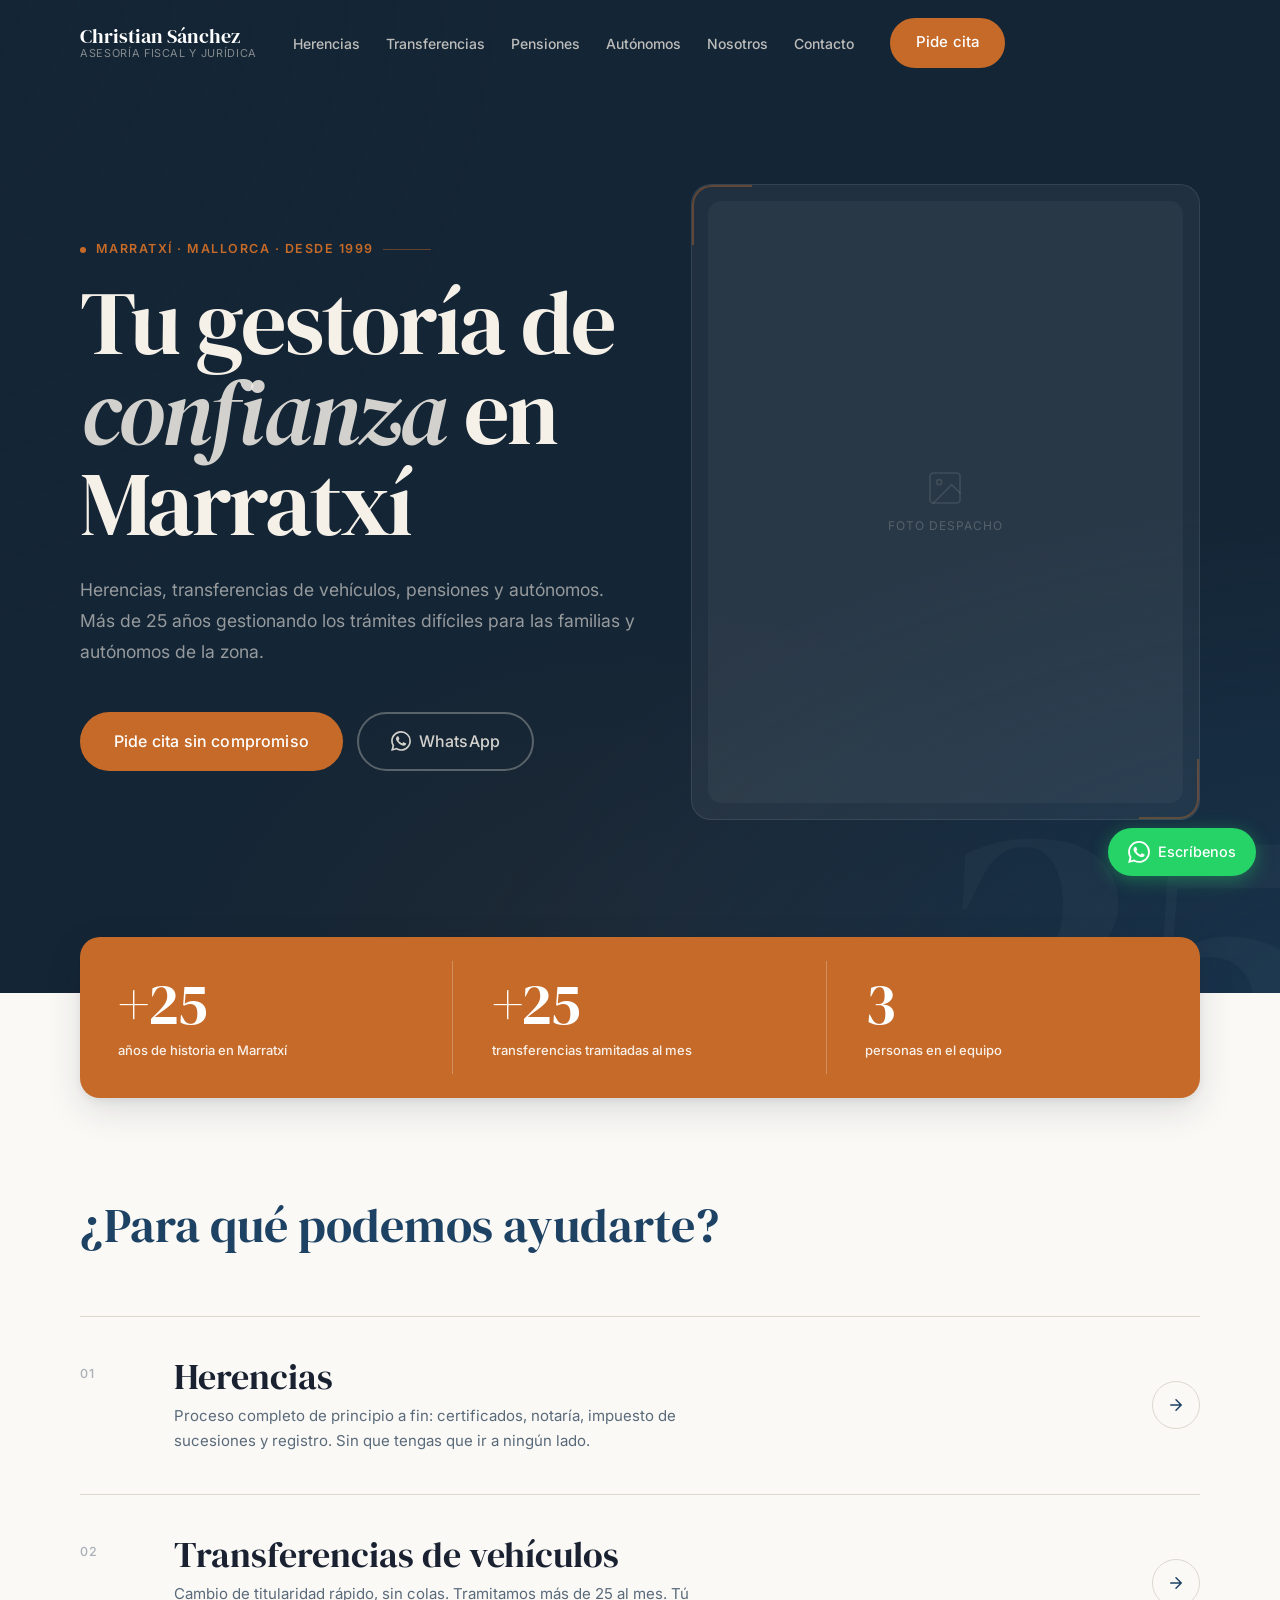
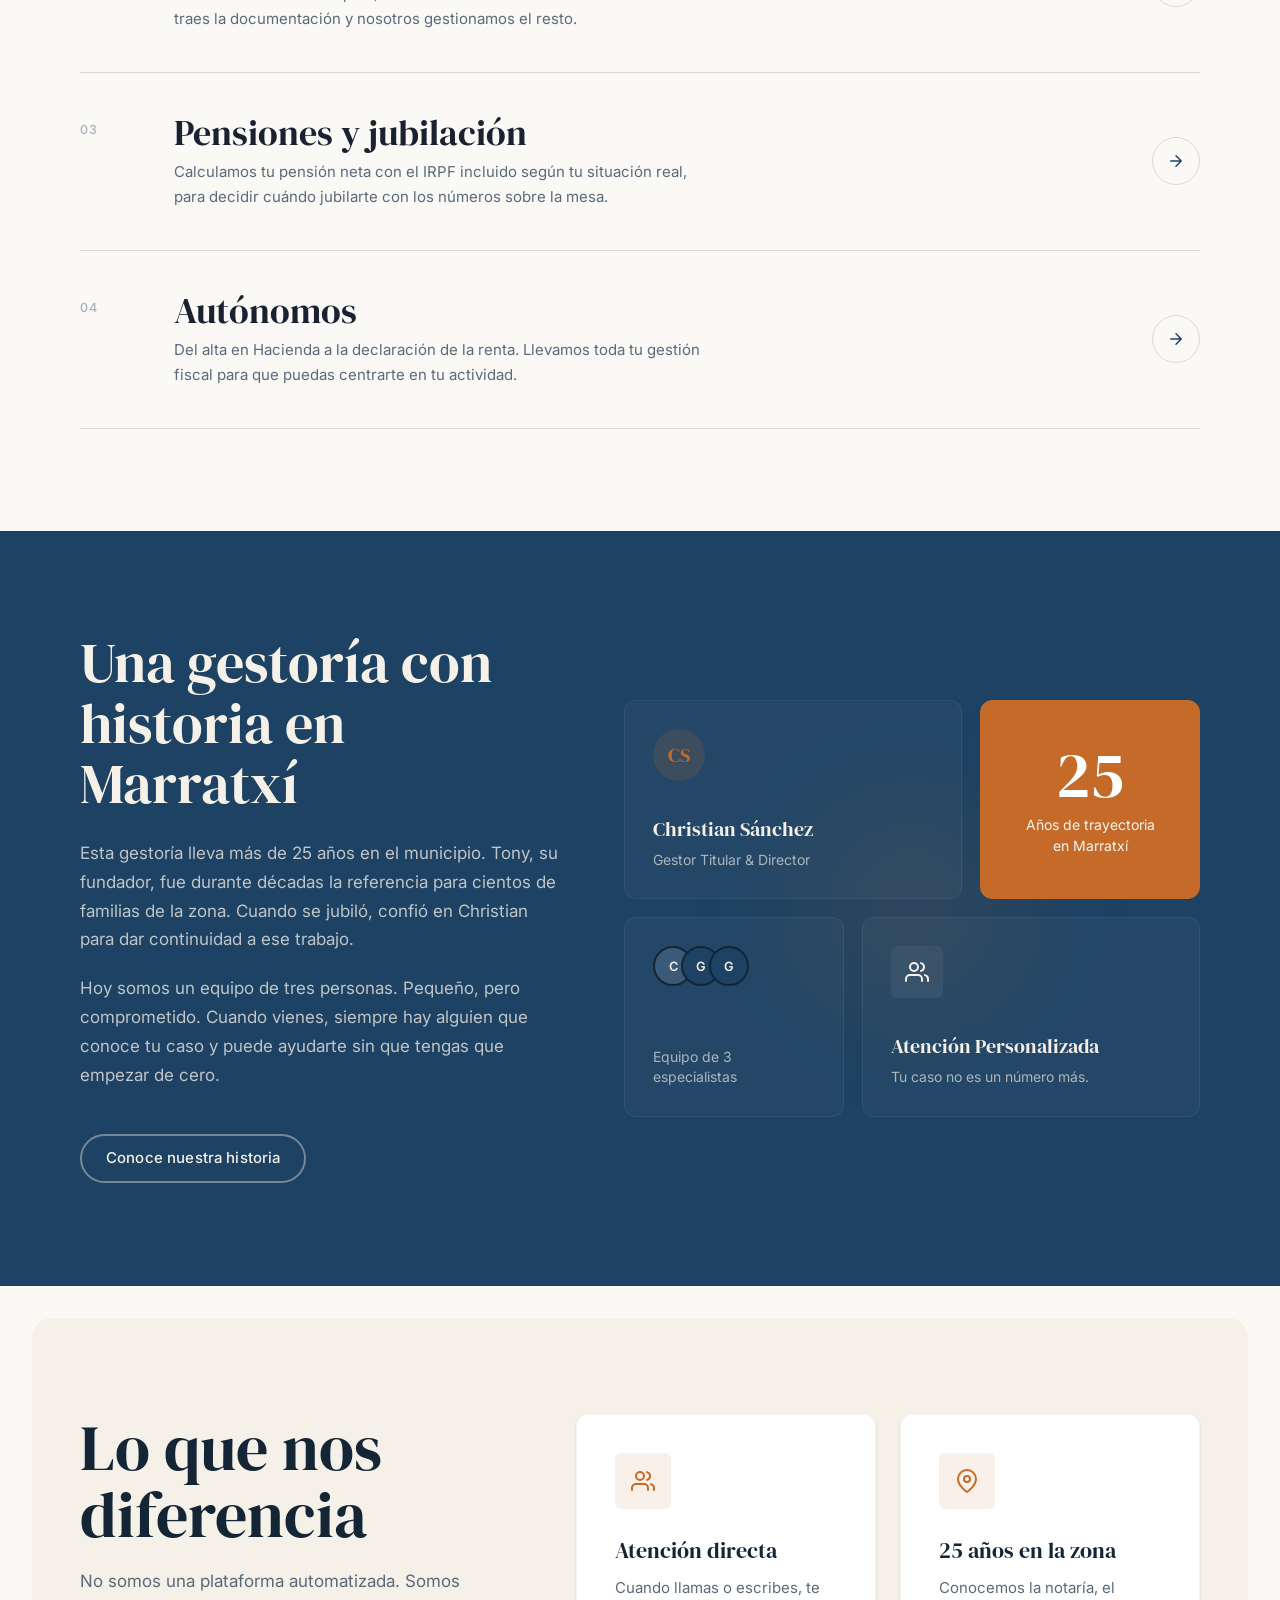
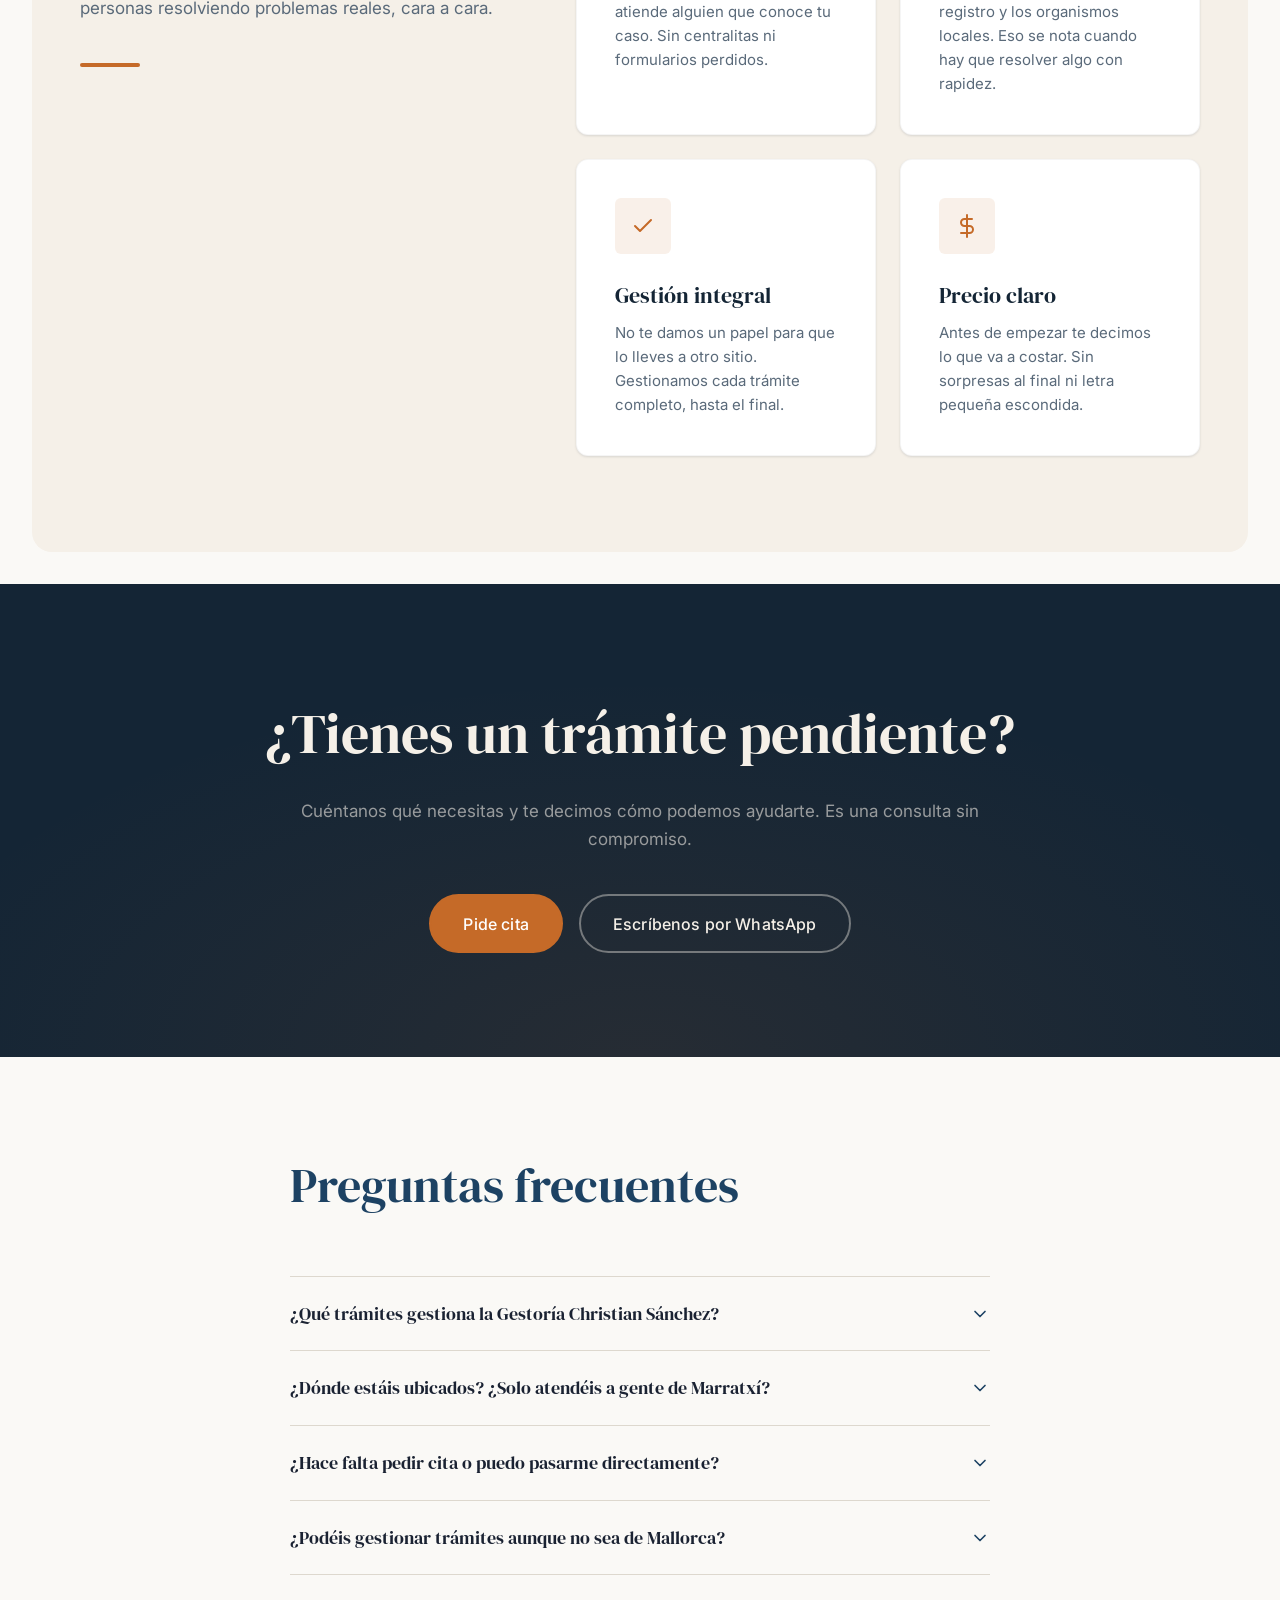
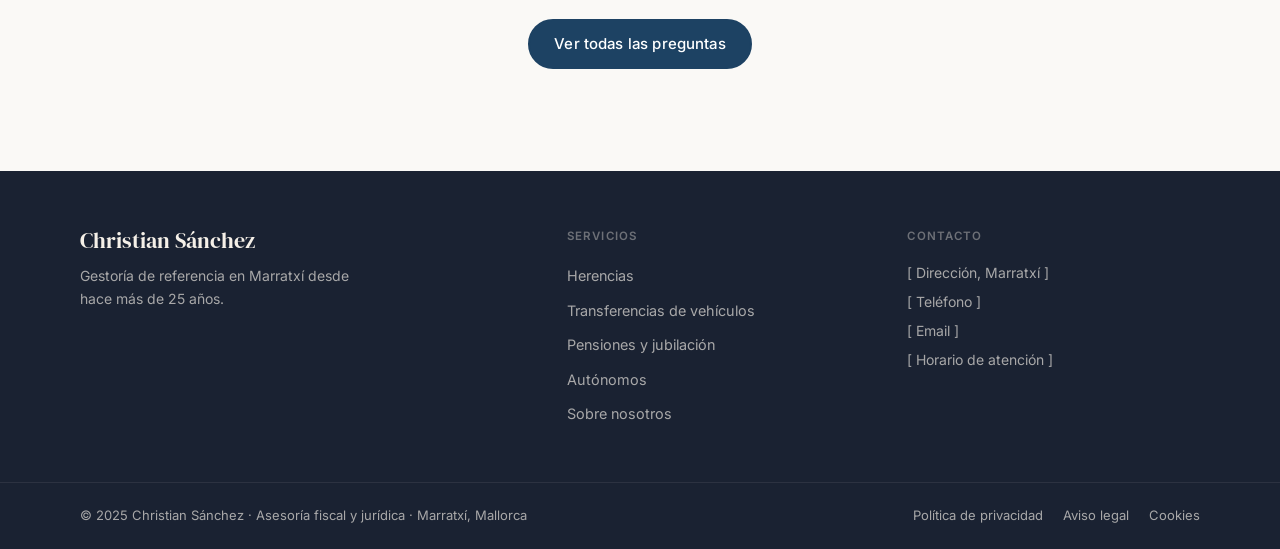
==== index.html @ 0a66e7a9 "feat: HOME completa — Gestoría Christian Sánchez HTML semántico + CSS puro. Secciones: nav, hero, bl" ====
<!DOCTYPE html>
<html lang="es">
<head>
    <meta charset="UTF-8">
    <meta http-equiv="refresh" content="0; url=screens/home/index.html">
    <script type="text/javascript">
        window.location.href = "screens/home/index.html";
    </script>
    <title>Redireccionando...</title>
</head>
<body>
    <p>Si no eres redirigido automáticamente, <a href="screens/home/index.html">haz clic aquí</a>.</p>
</body>
</html>
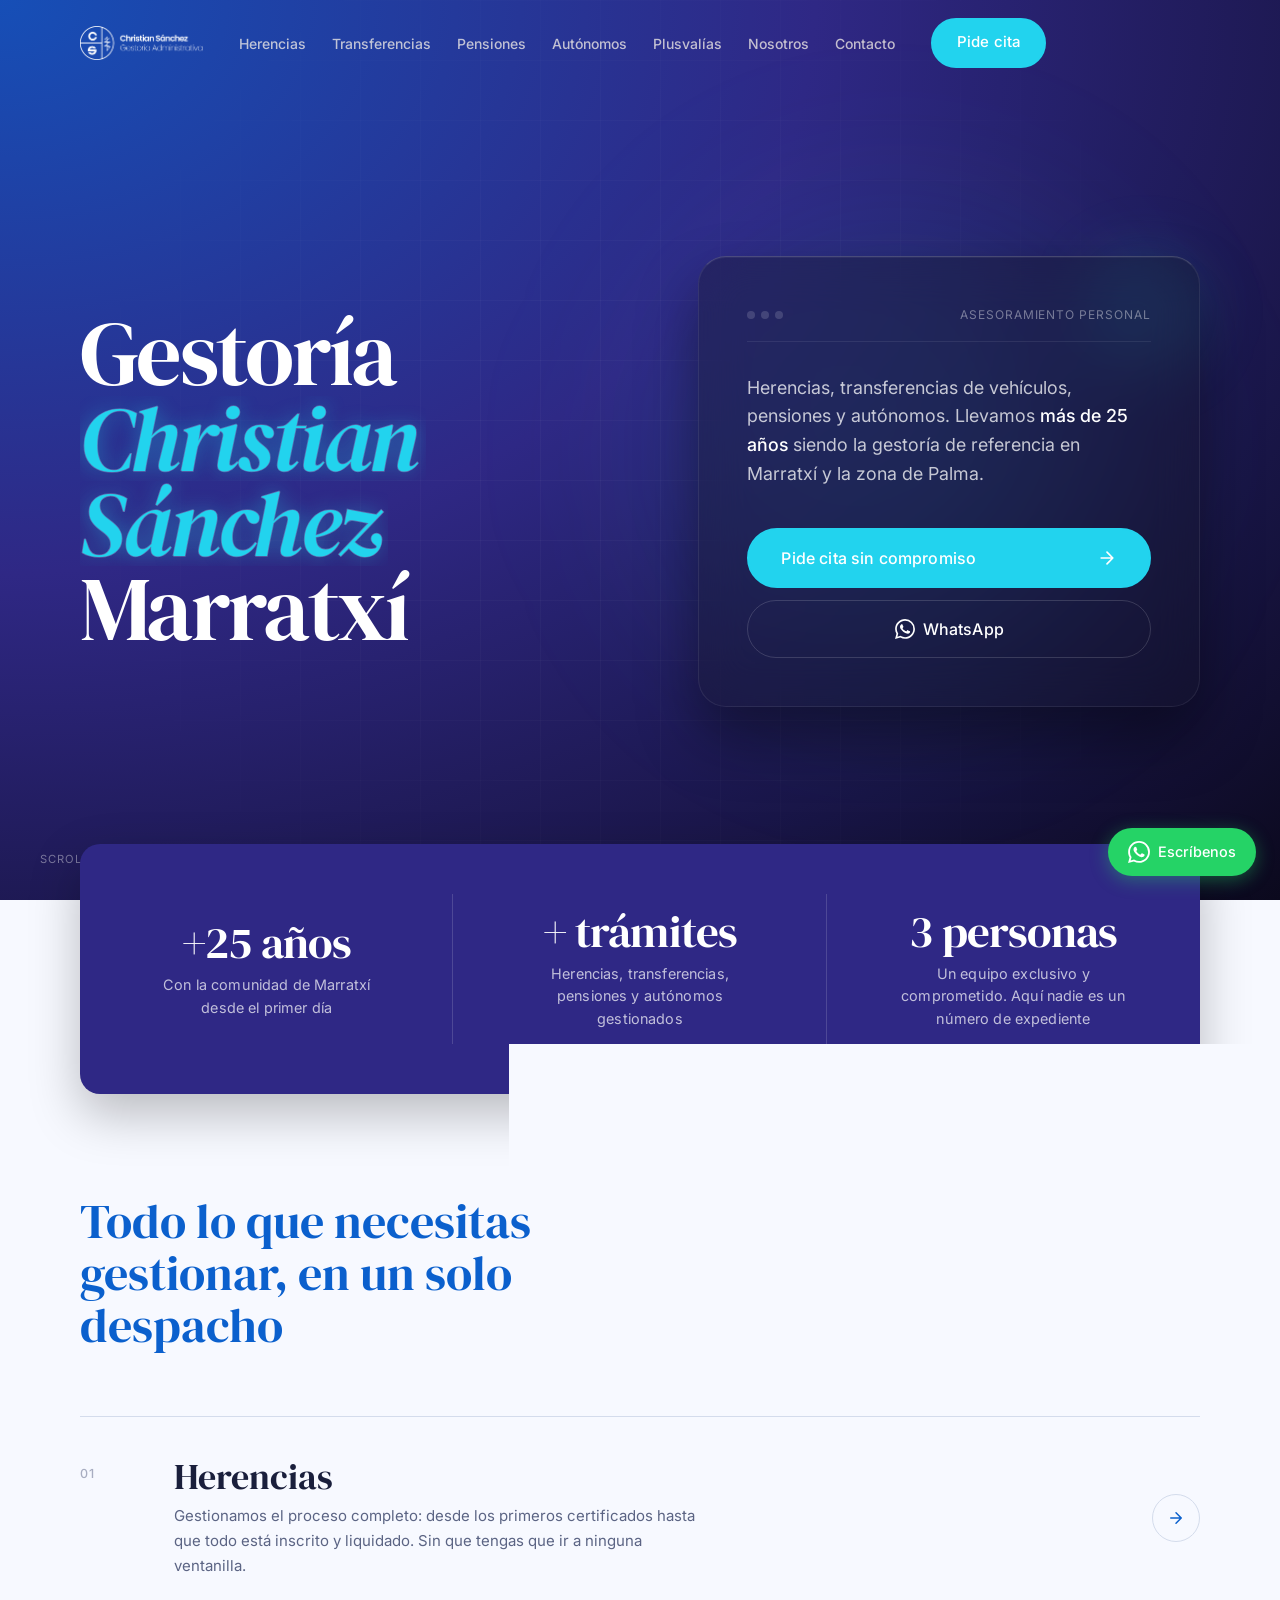
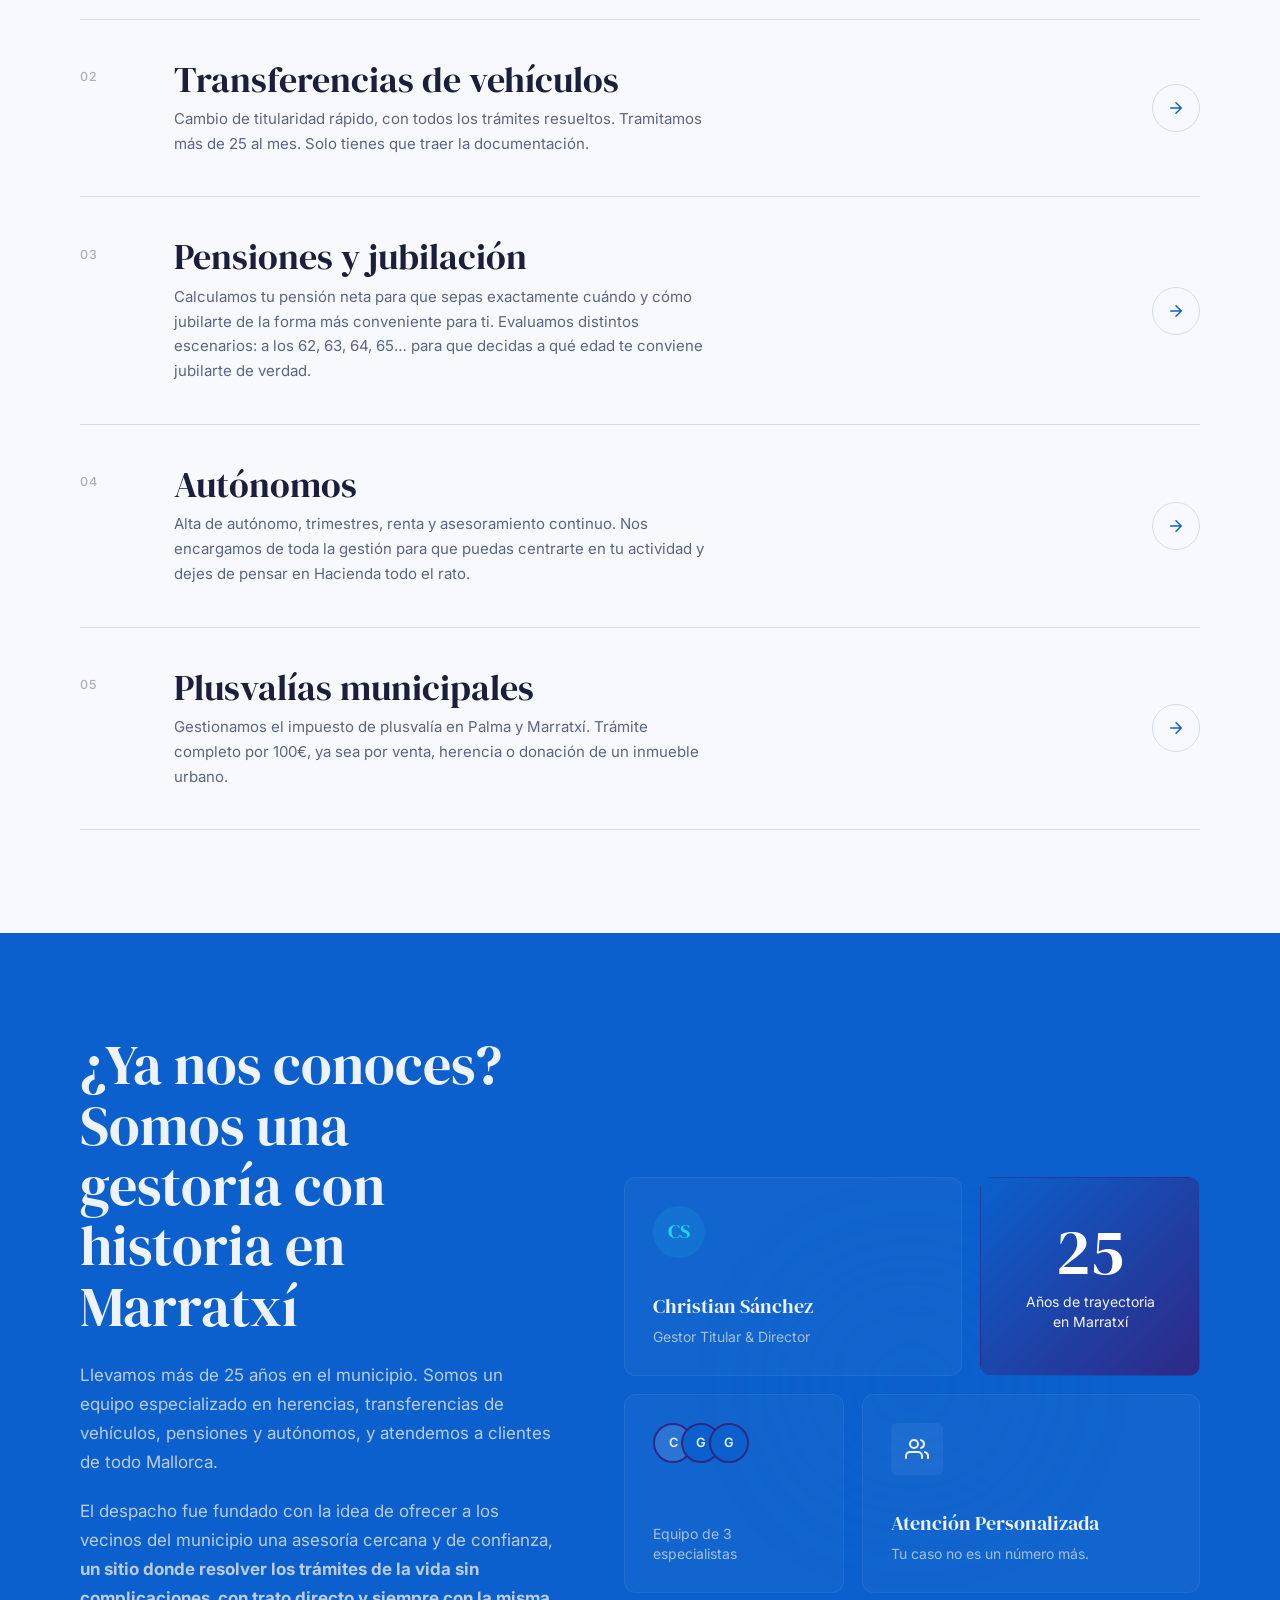
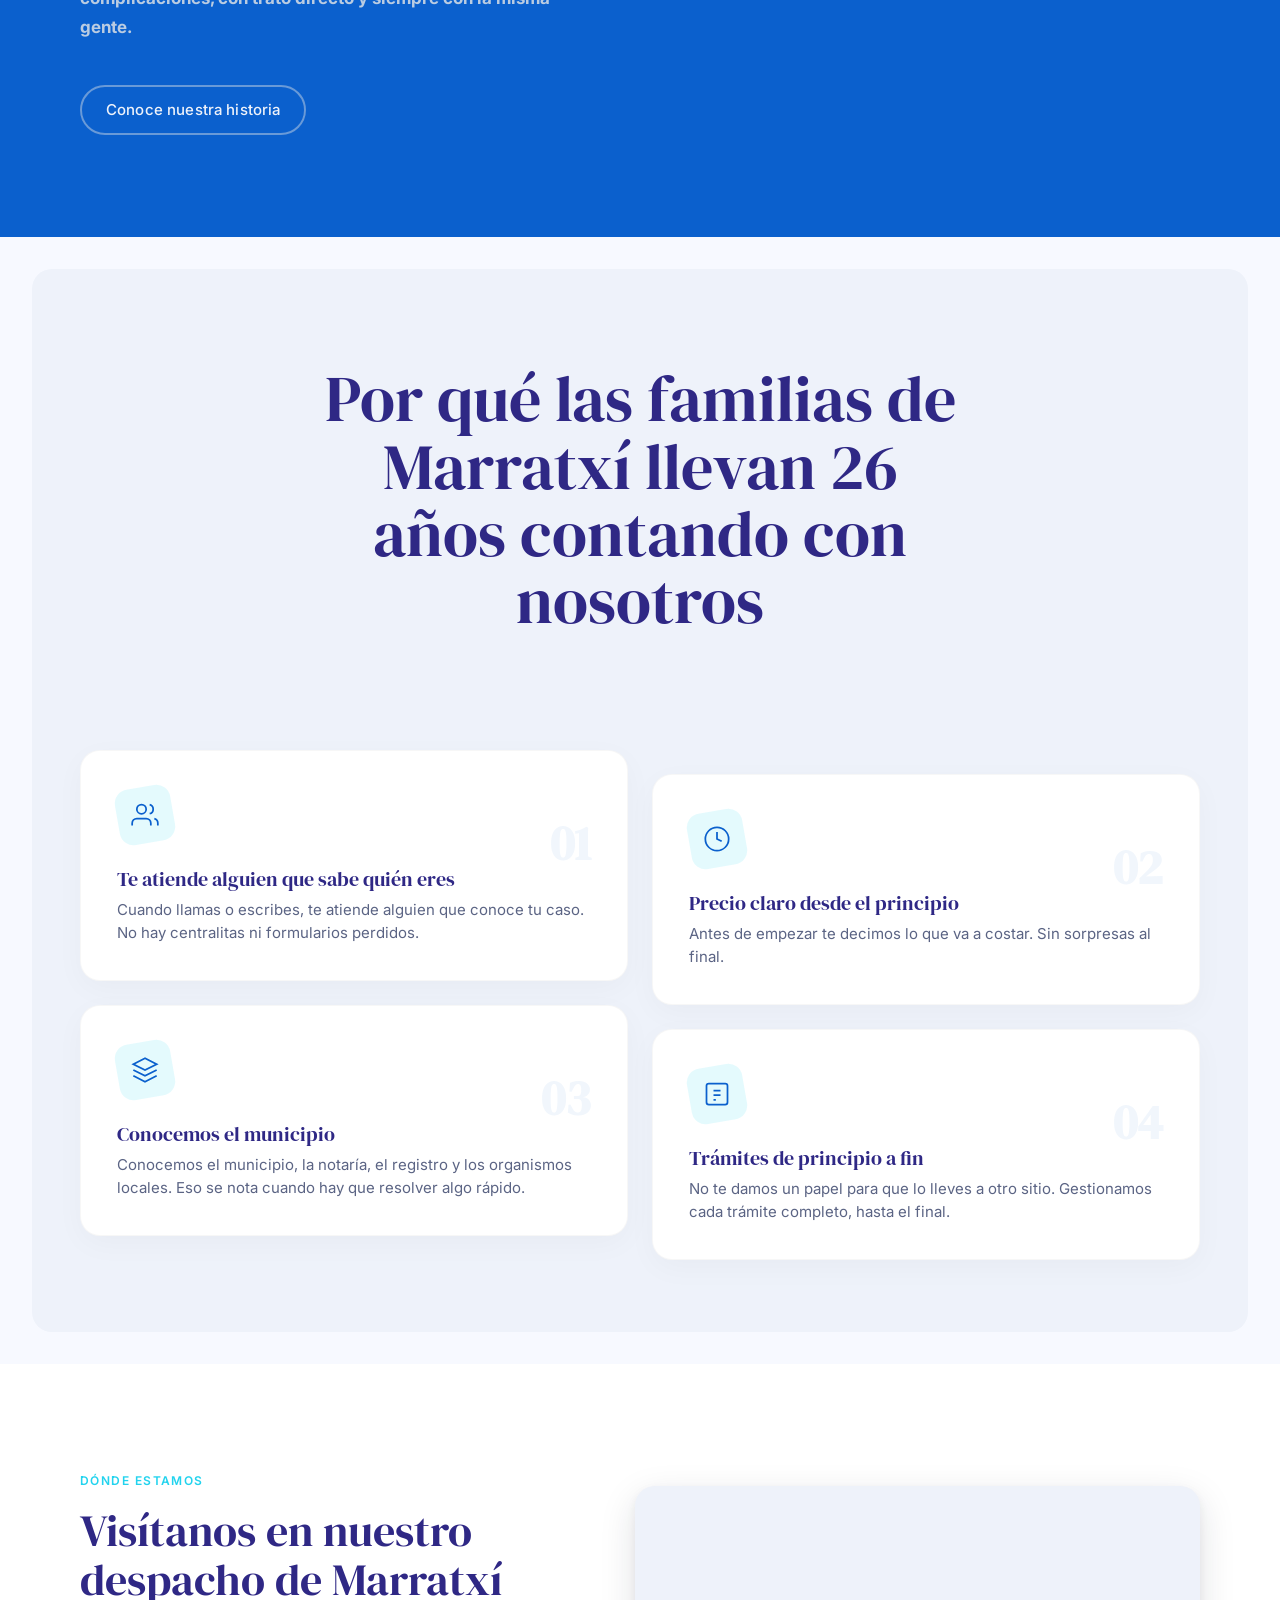
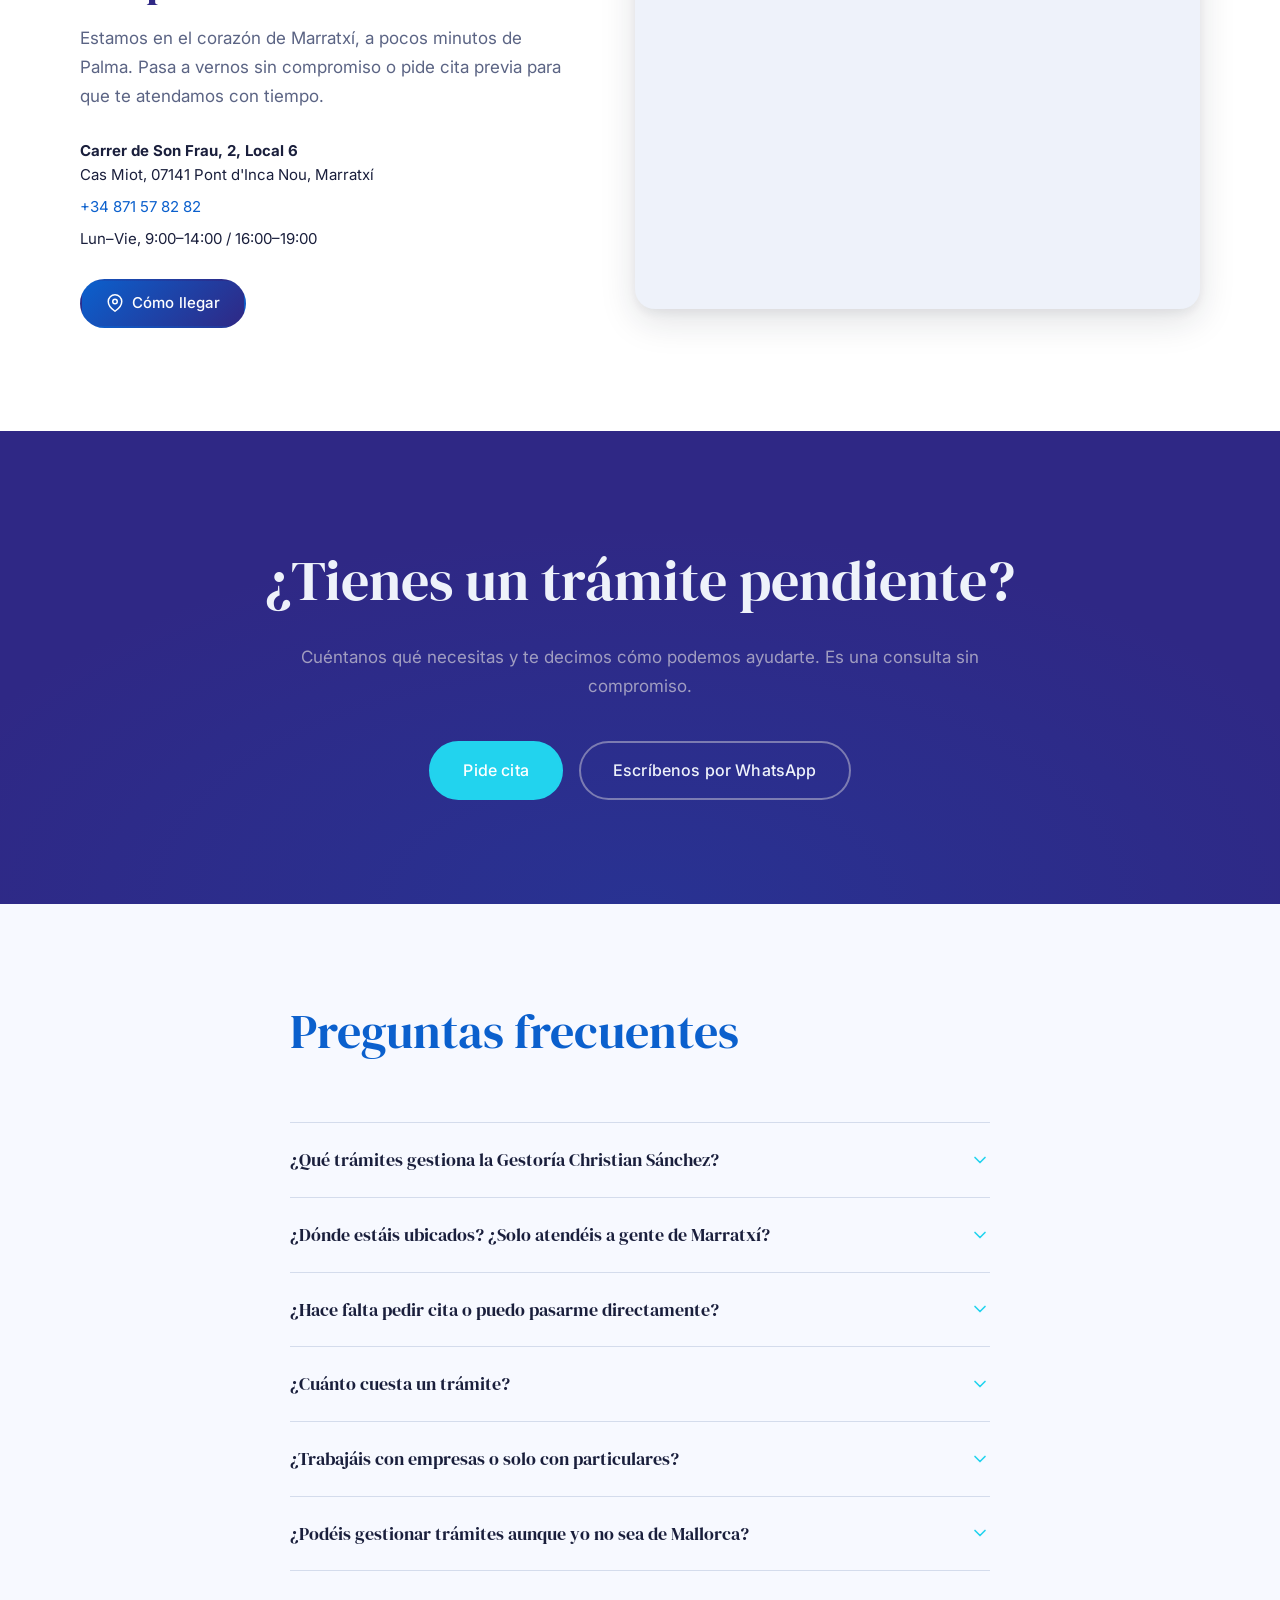
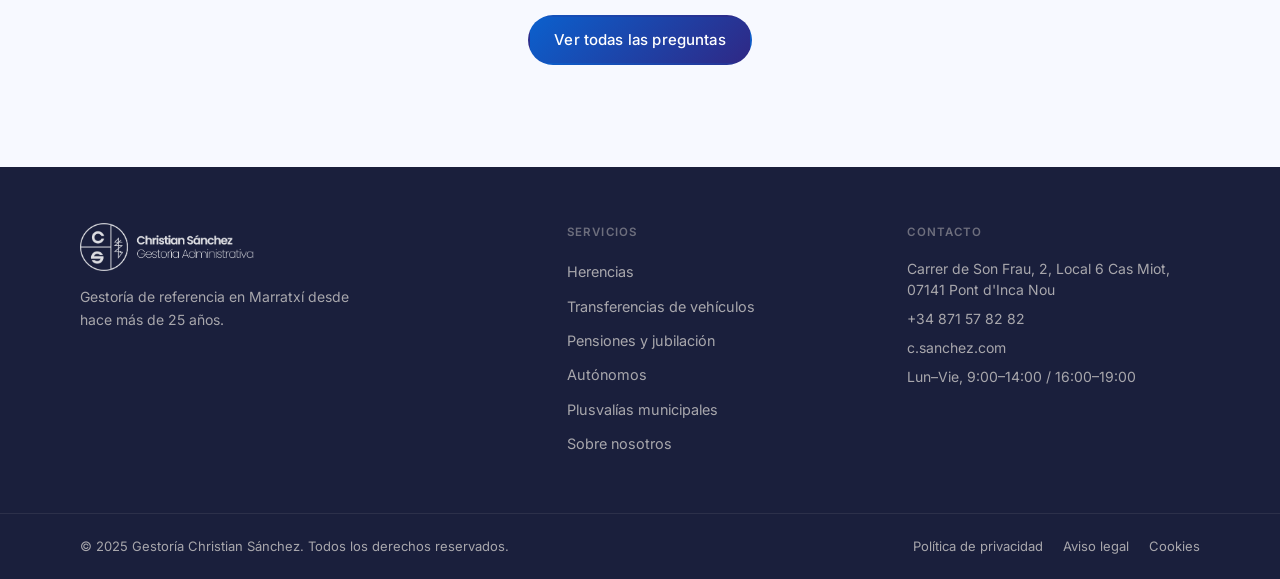
==== commit b1986223: "feat: add landing pages for core services and contact form implementation" ====
--- a/index.html
+++ b/index.html
@@ -2,6 +2,7 @@
 <html lang="es">
 <head>
     <meta charset="UTF-8">
+    <link rel="icon" type="image/png" href="assets/logo-icon.png">
     <meta http-equiv="refresh" content="0; url=screens/home/index.html">
     <script type="text/javascript">
         window.location.href = "screens/home/index.html";
